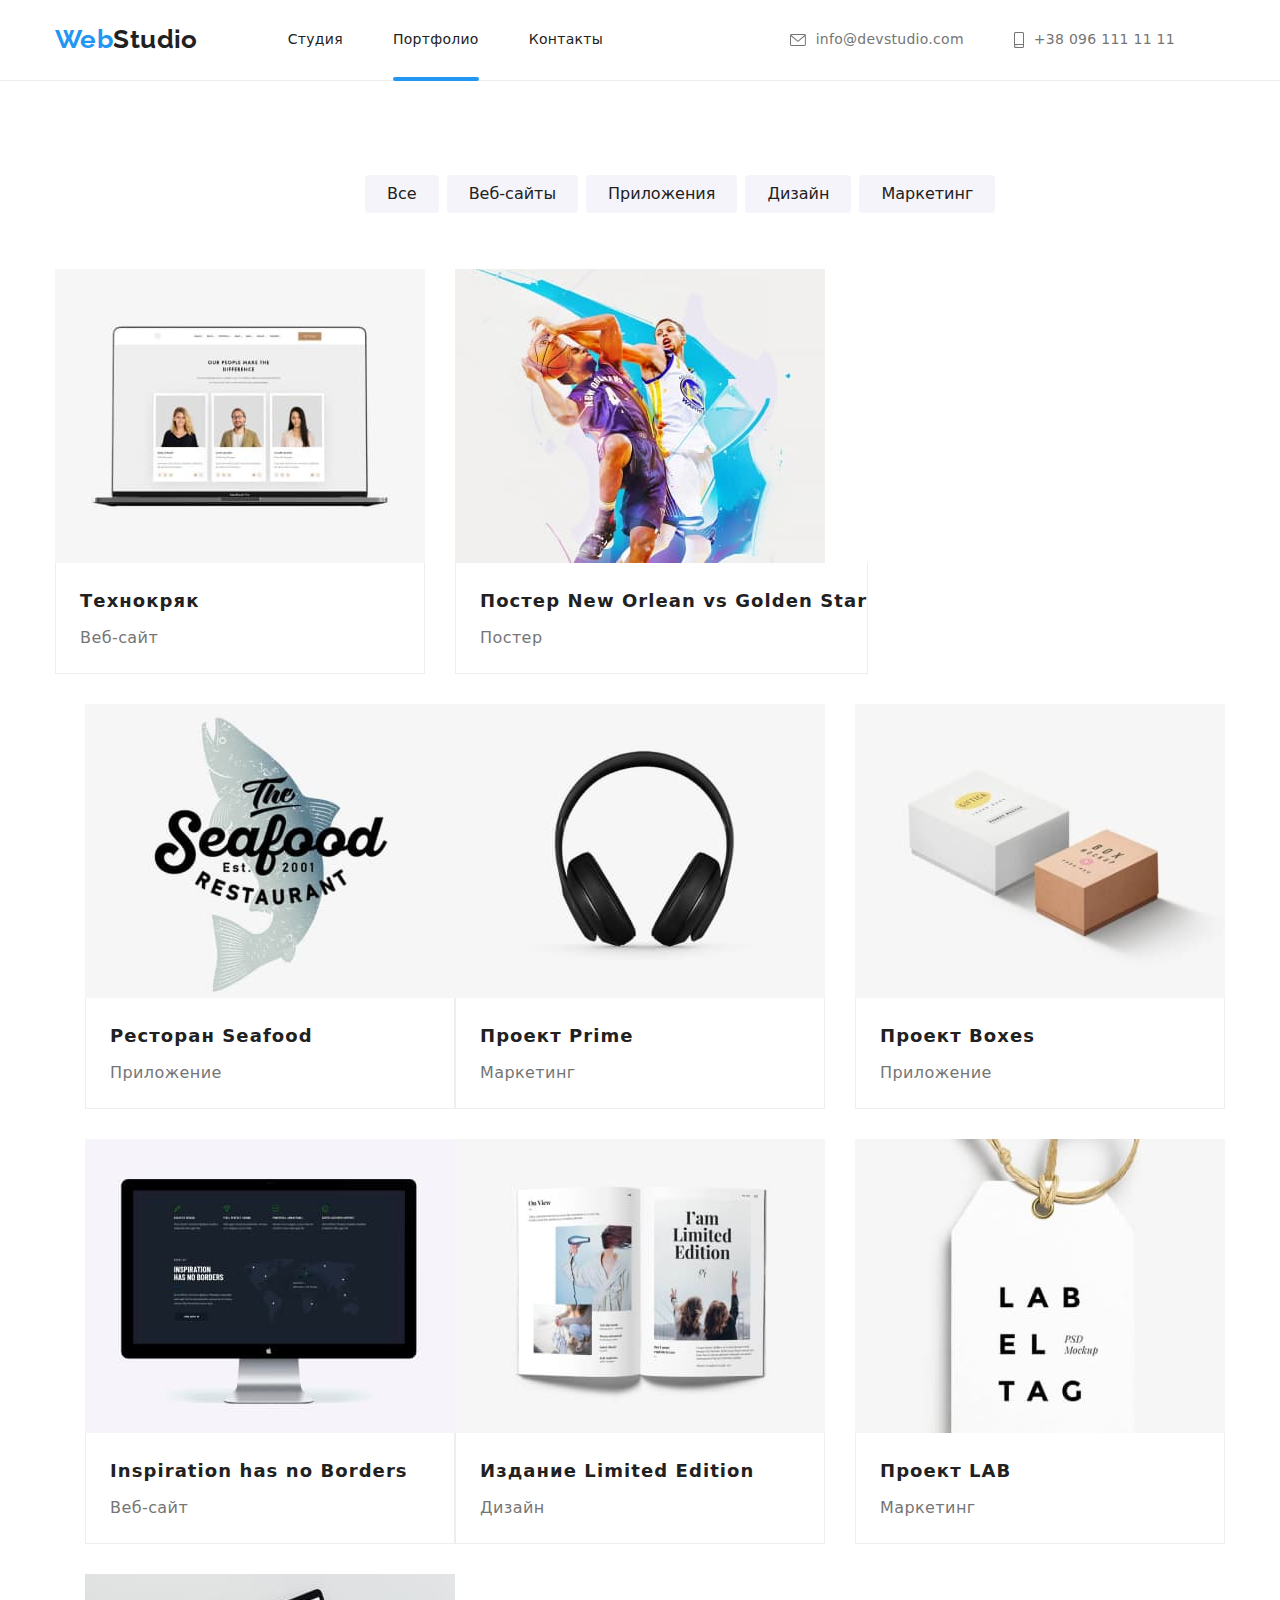
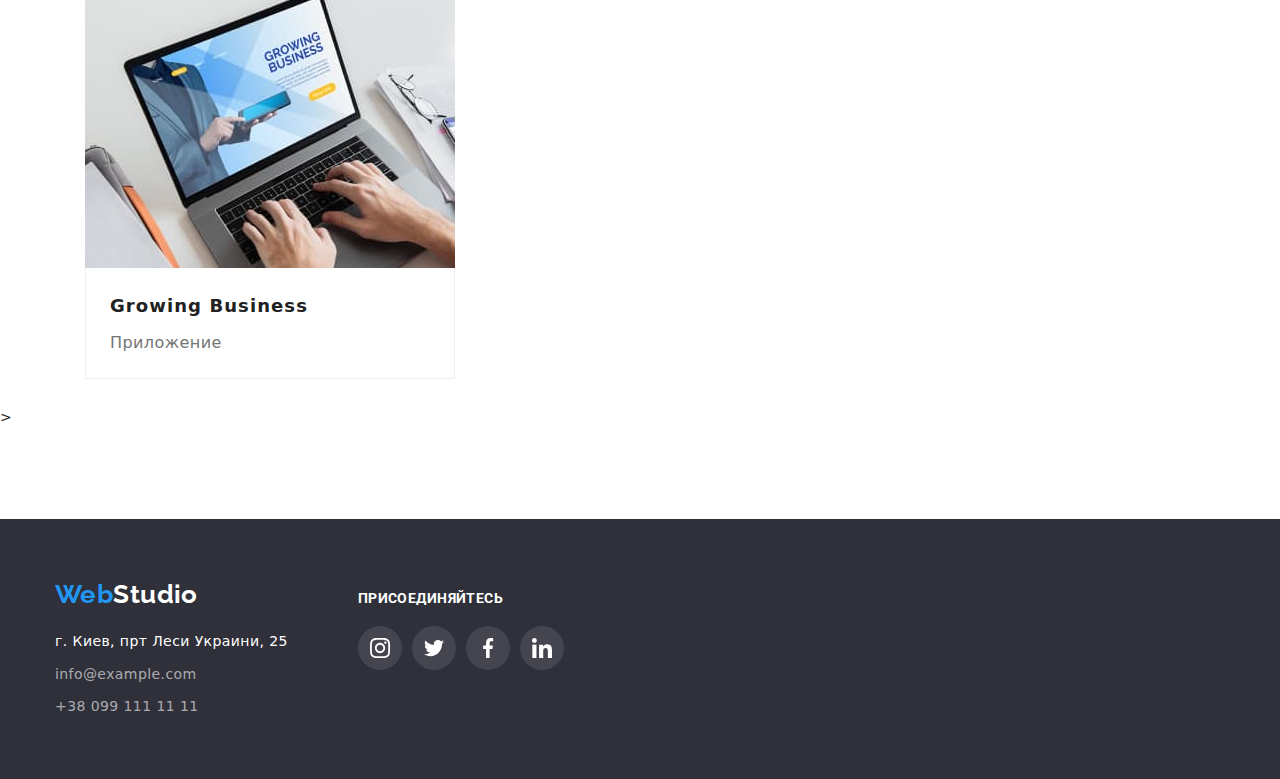
==== portfolio.html @ ae75a485 "1" ====
<!DOCTYPE html>
<html lang="ru">
<head>
    <meta charset="UTF-8">
    <meta http-equiv="X-UA-Compatible" content="IE=edge">
    <meta name="viewport" content="width=device-width, initial-scale=1.0">
    <link rel="preconnect" href="https://fonts.gstatic.com" crossorigin>
    <link href="https://fonts.googleapis.com/css2?family=Oleo+Script+Swash+Caps&family=Raleway:wght@700&family=Roboto:wght@400;500;700&display=swap" rel="stylesheet">     
    <link rel="stylesheet" type="text/css" href="./css/styles.css">
    <link rel="stylesheet" type="text/css" href="./css/modern-normalize.css">
    <title>Portfolio</title>
</head>
<body>
  <header>
    <div class="container container-nav">
    <nav class="nav"> 
      <a href="index.html" class="logo"><span>Web</span>Studio</a>
      <ul class="nav-ul">
        <li>
          <a href="index.html" class="menu">Студия</a>
        </li>
        <li>
          <a href="portfolio.html" class="menu current">Портфолио </a>
        </li>
        <li>
          <a href="" class="menu">Контакты</a>
        </li>
      </ul>
    </nav>
    <ul class="contacts">
     
      <li>
        <a href="mailto:info@devstudio.com" class="contacts-link">
          <svg class="contacts-pic" width="16px" height="12px">
            <use href="./images/symbol-defs.svg#icon-envelope"></use>
          </svg>
          info@devstudio.com
        </a>
        </li>
        <li>
          <a href="tel:+380961111111" class="contacts-link">
            <svg class="contacts-pic" width="10px" height="16px">
            <use href="./images/symbol-defs.svg#icon-smartphone"></use>
            </svg>
            +38 096 111 11 11
          </a>
        </li>
    </ul>
  </div>
  </header>
    <main>
        <section class="section">
          <div class="container">
          <h1 class="visually-hidden" aria-hidden="true" tabindex="-1">Наши проекты</h1>
            <ul class="filter">
                <li><button type="button" class="filter-button">Все</button></li>
                <li><button type="button" class="filter-button">Веб-сайты</button></li>
                <li><button type="button" class="filter-button">Приложения</button></li>
                <li><button type="button" class="filter-button">Дизайн</button></li>
                <li><button type="button" class="filter-button">Маркетинг</button></li>
            </ul>
             <ul class="example-list">
                <li class="example">
                  <a class="example-link" href="">
                    <div class="work-foto-wrap">
                      <img src="images/techkrack.jpg" class="work-foto" alt="Технокряк" width="370"/>
                      <p class="foto-text">Технокряк это современная площадка распространения коронавируса. Компании используют эту платформу для цифрового шпионажа и атак на защищённые сервера конкурентов.</p>
                    </div>
                    <div class="work-capture">
                    <h2 class="works-title">Технокряк</h2>
                    <p class="works-type">Веб-сайт</p>
                  </div>
                  </a>
                </li>
                <li class="example">
                  <a class="example-link" href="">
                    <img src="images/poster.jpg" class="work-foto" alt="Постер New Orlean vs Golden Star" width="370">
                    <div class="work-capture">
                    <h2 class="works-title">Постер New Orlean vs Golden Star</h2>
                    <p class="works-type">Постер</p>
                    </div>
                  </a>
                </li>
                <li class="example">
                  <a class="example-link" href="">
                    <img src="images/restoran.jpg" class="work-foto" alt="Ресторан Seafood" width="370">
                    <div class="work-capture">
                    <h2 class="works-title">Ресторан Seafood</h2>
                    <p class="works-type">Приложение</p>
                    </div>
                  </a>
                </li>
                <li class="example">
                  <a class="example-link" href="">
                    <img src="images/prime.jpg" class="work-foto" alt="Проект Prime" width="370">
                    <div class="work-capture">
                    <h2 class="works-title">Проект Prime</h2>
                    <p class="works-type">Маркетинг</p>
                    </div>
                  </a>
                </li>
                <li class="example">
                  <a class="example-link" href="">
                    <img src="images/boxes.jpg" class="work-foto" alt="Проект Boxes" width="370">
                    <div class="work-capture"> 
                    <h2 class="works-title">Проект Boxes</h2>
                    <p class="works-type">Приложение</p>
                    </div>
                  </a>
                </li>
                <li class="example">
                  <a class="example-link" href="">
                    <img src="images/inspiration.jpg" class="work-foto" alt="Inspiration has no Borders" width="370">
                    <div class="work-capture">
                    <h2 class="works-title">Inspiration has no Borders</h2>
                    <p class="works-type">Веб-сайт</p>
                    </div>
                  </a>
                </li>
                <li class="example">
                  <a class="example-link" href="">
                    <img src="images/lim-edidion.jpg" class="work-foto" alt="Издание Limited Edition" width="370">
                    <div class="work-capture">
                    <h2 class="works-title">Издание Limited Edition</h2>
                    <p class="works-type">Дизайн</p>
                    </div>
                  </a>
                </li>
                <li class="example">
                  <a  class="example-link" href="">
                    <img src="images/lab.jpg" class="work-foto" alt="Проект LAB" width="370">
                    <div class="work-capture">
                    <h2 class="works-title">Проект LAB</h2>
                    <p class="works-type">Маркетинг</p>
                    </div>
                  </a>
                </li>
                <li class="example">
                  <a class="example-link" href="">
                    <img src="images/growing_business.jpg" class="work-foto" alt="Growing Business" width="370">
                    <div class="work-capture">
                    <h2 class="works-title">Growing Business</h2>
                    <p class="works-type">Приложение</p>
                    </div>
                  </a>
                </li>
            </ul>
            </div>>
        </section>
    </main>

    <footer class="footer">
      <div class="container container-footer">
        <div>
          <a href="index.html" class="footer-logo"><span>Web</span>Studio</a>
        <address>
          <ul class="footer-contacts-list">
            <li >
               <a class="adres" href="https://goo.gl/maps/Wr4ZdYeeZxtzAYWL7" target="_blank"
                >г. Киев, прт Леси Украини, 25</a
              >
            </li>
            <li>
              <a class="footer-contacts" href="mailto:info@example.com">info@example.com</a>
            </li>
            <li>
              <a class="footer-contacts" href="tel:+380991111111">+38 099 111 11 11</a>
            </li>
          </ul>
        </address>
      </div>
      <div class="socials-part">
        <h3 class="footer-join">ПРИСОЕДИНЯЙТЕСЬ</h3>
        <ul class="footer-socials">
          <li class="footer-socials-li">
          <a href="" class="footer-socials-button">
            <svg  class="footer-socials-pic" width="20px" height="20px">
              <use href="./images/symbol-defs.svg#icon-instagram-1"></use>
            </svg>
          </a>
        </li>
        <li class="footer-socials-li">
          <a href="" class="footer-socials-button">
            <svg class="socials-pic" width="20px" height="20px">
              <use href="./images/symbol-defs.svg#icon-twitter-1"></use>
            </svg>
          </a>
        </li>
          <li class="footer-socials-li">
            <a href="" class="footer-socials-button">
              <svg class="footer-socials-pic" width="20px" height="20px">
                <use href="./images/symbol-defs.svg#icon-facebook-1"></use>
              </svg>
            </a>
          </li>
          <li class="footer-socials-li">
            <a href="" class="footer-socials-button">
              <svg class="footer-socials-pic" width="20px" height="20px">
                <use href="./images/symbol-defs.svg#icon-linkedin-1"></use>
              </svg>
            </a>
          </li>
        </ul>
      </div>
      </div>
  
    </footer>
</body>
</html>
---- css/styles.css ----
:root{
--text-color:#000000;
--nav-hover:#2196F3;
--contacts-link-color:#757575;
--footer-color:#ffffff;
--bg-color:#FFFFFF;
--font-color:#212121;
--hero-font-color:#FFFFFF;
--command-position-font-color:#757575;
--footer-bgcolor:#2F303A;
--button-fontcolor:#FFFFFF;
--works-type-color:#757575;
--hero-bgcolor:#2F303A;
--article-color:#757575;
} 
body{
    font-family: Roboto, sans-serif;
    color:var(--font-color);
    font-size: 14px;
    letter-spacing: 0.03em;
    background-color: var(--bg-color);
}
.visually-hidden {
    position: absolute;
    white-space: nowrap;
    width: 1px;
    height: 1px;
    overflow: hidden;
    border: 0;
    padding: 0;
    clip: rect(0 0 0 0);
    clip-path: inset(50%);
    margin: -1px;
  }
 p,h1,h2,h3,h4,h5,h6{
     margin:0px
 } 
 ul{
     margin:0px;
     padding: 0;
     list-style: none;
 }
 button{
     cursor: pointer;
 }
  header{
     /* height: 80px;
      /*padding-top: 24px;
      padding-bottom: 25px;*/
      border-bottom: 1px solid #ECECEC;
  }
  .container{
    width:1200px;
    padding-left: 15px;
    padding-right: 15px;
    margin: 0 auto;
 }
 .section{
     padding-top: 94px;
     padding-bottom: 94px;
 }
  .container-nav{
    display: flex;
   
  }

/*---------------------  Секция навигации-------------        */
.nav{
    display:flex;
    align-items: center;
} 
.logo{
    font-family: Raleway;
    font-size: 26px;
    font-style: normal;
    font-weight: 700;
    line-height: calc(31 / 26);
    text-decoration: none;
    color: var(--font-color);
    padding-top: 24px;
    padding-bottom: 25px;
}
.logo > span{
    color: var(--nav-hover);
}

.nav-ul{
    list-style: none;
    margin-left: 40px;
    display: flex;
    align-items: center; 
}

.menu{
    text-decoration: none;
    font-style: normal;
    font-size: 14px;
    font-weight: 500;
    line-height: 1.14;
    letter-spacing: 0.02em;
    color: var(--menu-color);
    margin-left: 50px;
    padding-top: 32px;
    padding-bottom: 32px;
    display: block;
    position: relative;
    transition: color 250ms linear;
}
.current::after{
    content:'';
    width: 100%;
    height: 4px;
    border-radius: 2px;
    background: #2196F3;
    position: absolute;
    left: 0;
    bottom: -1px;
}

.adres:hover,
.adres:focus,
.footer-contacts:hover,
.footer-contacts:focus,
.contacts-link:hover,
.contacts-link:focus,
.menu:hover,
.menu:focus,
.contacts-pic:hover, 
.contacts-pic:focus{
    color:var(--nav-hover);
    fill: var(--nav-hover);
    
}
.contacts-link:hover> .contacts-pic, 
.contacts-link:focus> .contacts-pic{
 fill:var(--nav-hover);
}
.contacts{
    list-style: none;
    display: flex;
    margin-left: auto;
    align-items: center; 
    
}
.contacts-pic{
    margin-right: 10px;
    fill: var(--contacts-link-color);
    align-items: center;
    transition: fill 250ms linear;
}

.contacts-link{
    text-decoration: none;
    font-size: 14px;
    font-style: normal;
    font-weight: 500;
    line-height: 1.14;
    letter-spacing: 0.02em;
    text-align: left;
    color: var(--contacts-link-color);
    margin-right: 50px;
    display: flex;
    align-items: center;
    transition: color 250ms linear;
}


/*----------------------  Секция герой   -------   */
.hero{
    text-align: center;
    padding-top: 200px;
    padding-bottom: 200px;
    max-width: 1600px;
    height: 600px;
    margin: 0 auto;
    background-repeat: no-repeat;
    background-size: cover;
    /* padding-left: 452px; */
    /* padding-right: 452px; */
    
    background-image: linear-gradient(   
        rgba(47, 48, 58, 0.4),
        rgba(47, 48, 58, 0.4)
    ), url(../images/hero-bg.jpg);
    
}
.container-hero{
   /* ???????????????*/
   /*background: var(--hero-bgcolor);*/
max-width: 696px;  
   padding-left: auto;
   padding-right: auto;
}
.hero-title{
    font-family: Roboto;
    font-style: normal;
    font-weight: 900;
    font-size: 44px;
    line-height: 1.36;
    text-align: center;

    letter-spacing: 0.06em;
    text-transform: uppercase;
    color: var(--hero-font-color);
     width: 696px; 
    /*margin-left: 237px; 
    margin-right: 237px;    */   
}    
    .hero-button{
    cursor: pointer;
    border: none;
    width: 200px;
    height: 50px;
    /* left: 700px; */
    top: 430px;
    background: var(--nav-hover);
    box-shadow: 0px 4px 4px rgba(0, 0, 0, 0.15);
    border-radius: 4px;
    font-family: inherit;
    font-size: 16px;
    font-style: normal;
    font-weight: 700;
    line-height: 1.87;
    letter-spacing: 0.06em;
    text-align: center;
    color: var(--hero-font-color);
    margin-top: 30px;
 
    }

/*-------------------------  Секция статей   -------------------*/
.articles-container{
    display: flex;
   justify-content: center;
}
.articles-container-pic{
    max-width: 270px;
    min-height: 120px;
    background: #F5F4FA;
    border-radius: 4px;
    display:flex;
    justify-content: center; 
    align-items: center;
    margin-bottom: 30px;
}
.articles{
    display: flex;
}
.articles li{
    max-width: 270px;
}
.articles li:not(:last-child){
    margin-right: 30px;
}
.articles-title{
    font-weight: bold;
    line-height: 1.14;
    text-transform: uppercase;
    
    margin-bottom: 10px;
}
.article{
    width: 270px;
    height: 75px;
    left: 515px;
    top: 800px;
    font-weight: normal;
    line-height: 1.71;
    color: var(--article-color);
}

/*===============================   Чем мы занимаемся    =============*/
.activity{
    padding-bottom: 94px;
}

.container-activity{
   align-items: center;
}
.activity-pic{
    display: block;
    max-width: 100%;
    height: auto;

} 
.activity-images{ 
    display: flex;
}
.activity-images li:not(:last-child){
    margin-right: 30px;
}
.activity-images li{
    position: relative;
}

.activity-caption{
    font-family: Roboto;
    font-style: normal;
    font-weight: bold;
    font-size: 14px;
    line-height: 16px;
    text-align: center;
    letter-spacing: 0.03em;
    text-transform: uppercase;
    color: #f06868;
    padding: 27px 82px;
    
}
.act-capt-container{
    position: absolute;
    bottom: 0px;
    width: 100%;
    background: rgba(47, 48, 58, 0.8);
}

/*===============    наша комманда     ===================*/
.command{
   background: #F5F4FA;
}
.activity-title,
.command-title,
.clients-title{
    font-size: 36px;
    font-style: normal;
    font-weight: 700;
    line-height: calc(42 / 36);
    text-align: center;
    margin-bottom: 50px;
 }
 .command-list{
     display: flex;
   
 }
 .command-li{
     
background: #FFFFFF;
    box-shadow: 
    0px 1px 3px rgba(0, 0, 0, 0.12), 
    0px 1px 1px rgba(0, 0, 0, 0.14),
    0px 2px 1px rgba(0, 0, 0, 0.2);
    border-radius: 0px 0px 4px 4px;
    
    
 }
 .command-list li:not(:last-child){
    margin-right: 30px;
 }
 .command-foto{
    display: block;
    max-width: 100%;
    height: auto;
 }
 .figure-caption{
    padding-top: 30px;
 }

.command-name{
    font-size: 16px;
    font-weight: 500;
    line-height: 1.18;
    text-align: center;

    margin-bottom: 10px;
 }
.command-position{
    font-size: 16px;
    font-weight: 400;
    line-height: 1.18;
    letter-spacing: 0.03em;
    text-align: center;
    color: var(--command-position-font-color);
    margin-bottom: 16px;
}
.socials{
    display: flex;
    /*justify-content: center;*/
    margin-left:32px;
    margin-right: 32px;
    margin-bottom: 30px;
    box-shadow: initial;
}
.socials-li{
    display: flex;
    margin-right:0px;
    box-shadow: none;
}
.socials li:not(:last-child){
    margin-right: 10px;
}
.socials-button{
    fill: #AFB1B8; 
    border-radius: 50%;
    max-width: 44px;
    max-height: 44px;
    padding: 12px;
    box-shadow: none;
    transition: fill 250ms linear;
    transition: background-color 250ms linear;
}
.socials-button:hover,
.socials-button:focus,
.footer-socials-button:hover,
.footer-socials-button:focus{
    fill: #FFFFFF;
    background-color: #2196F3;
}

/*===============    Постоянные клиенты    =================================*/
.clients{
    padding-bottom: 94px;
    padding-top: 94px;
 
}
.clients-list{
    display: flex;
    
}
.clients-list li{/*:not(:last-child){*/
    margin-left: 30px;
    

}
.client-pic{
    margin: 16px 32px;
    fill: #AFB1B8;
    border: 1px solid #AFB1B8;
    box-sizing: border-box;
    border-radius: 4px;
    transition: fill 250ms linear;
}
.client-pic:hover,
.client-pic:focus{
    fill:  #2196F3;   
    border: 1px solid #2196F3;
    box-sizing: border-box;
    border-radius: 4px;
}
/* .client-link:hover, */
/* .client-link:focus{ */
 /* fill:  #2196F3; */
/* } */

/* --------------------------  footer  ----------------------------*/
.footer{
    background: var(--footer-bgcolor);
    padding-top: 60px;
    padding-bottom: 60px;
}
.container-footer{
    padding-left: auto;
    padding-left: auto;
    display:flex;
    align-items: baseline;
    
}
.footer-logo{
    font-family: Raleway;
    font-size: 26px;
    font-style: normal;
    font-weight: 700;
    line-height: 1.19;
    text-decoration: none;
    color: var(--footer-color);
    margin-bottom: 20px;
    /*padding-top: 60px;*/
    display: block;
}
.footer-logo  span{
    color: var(--nav-hover);
}
/* .footer-contacts-list{} */

.footer-contacts-list li:not(:last-child){
    margin-bottom: 9px;
}


.adres{
    text-decoration: none;
    font-style: normal;
    font-weight: 400;
    line-height: 1.71;
    letter-spacing: 0.03em;
    text-align: left;
    color: var(--footer-color);
    transition: color 250ms linear;
}
.footer-contacts{
    text-decoration: none;
    font-style: normal;
    font-weight: normal;
    line-height: 1.71;
    color: rgba(255, 255, 255, 0.6);
    transition: color 250ms linear;
}
.socials-part{
margin-left: 70px;

}
.footer-join{
 font-family: Roboto;
font-style: normal;
font-weight: bold;
font-size: 14px;
line-height: 16px;
letter-spacing: 0.03em;
text-transform: uppercase;
color: #FFFFFF;
margin-bottom: 20px;
}
/*===============================*/
.footer-socials{
    display: flex;
   
   
}
.footer-socials-li{
    display: flex;
    margin-right:0px;
}
.footer-socials li:not(:last-child){
    margin-right: 10px;}
.footer-socials-button{
    fill: #FFFFFF; 
    border-radius: 50%;
    max-width: 44px;
    max-height: 44px;
    padding: 12px;
    background: rgba(255, 255, 255, 0.1);
    transition: background-color 250ms linear;
}

/* ============== модальное окно ============================================== */
.backdrop{
    position: fixed;
    width: 100vw;
    height: 100vw;
    /* left: 0px; */
    top: 0px;
    background: rgba(0, 0, 0, 0.2);
    transition: opacity 250ms, visibility 250ms;
    /* display: flex; */
    /* justify-content: center; */
    /* align-items: center; */
}
.backdrop.is-hidden .modal{
     transform: scale(0.5);
}

.modal{
    position: absolute;
    width: 528px;
    min-height: 581px;
    /* left: 536px; */
    /* top: 221px; */
    background: #FFFFFF;
    box-shadow: 0px 1px 3px rgba(0, 0, 0, 0.12), 0px 1px 1px rgba(0, 0, 0, 0.14), 0px 2px 1px rgba(0, 0, 0, 0.2);
    border-radius: 4px;
    top: 50%;
    left: 50%;
    transform: translate(-50%, -100%) scale(1);
    transition: transform 250ms;
    
}
.modal-close{
    position: absolute;
    width: 30px;
    height: 30px;
    right: 8px;
    top: 8px;
    background: #FFFFFF;
    border: 1px solid rgba(0, 0, 0, 0.1);
    box-sizing: border-box;
    display: flex;
    justify-content: center;
    align-items: center;
}
.is-hidden{
    opacity: 0;
    pointer-events: none;
    visibility: hidden;
}
/* ===========================  portfolio  ==========================*/

.filter{
    list-style: none;
    display: flex;
    padding-left: 302px;   
    margin-bottom: 56px;
}
.filter-button{
    cursor: pointer;
    border: none;
    border-radius: 4px;
    background-color: inherit;
    font-family: inherit;
    font-style: normal;
    font-weight: 500;
    font-size: 16px;
    line-height: 1.62;
    text-align: center;
    color: inherit;
    padding: 6px 22px;
    margin-left: 8px;
    background-color: #F5F4FA;
    border-radius: 4px;
    transition: background-color 250ms linear;
    transition: color 250ms linear;
}
.filter-button:hover,
.filter-button:focus{
    background-color: var(--nav-hover);
    color:var(--button-fontcolor);
    box-shadow: 
        0px 3px 1px rgba(0, 0, 0, 0.1), 
        0px 1px 2px rgba(0, 0, 0, 0.08), 
        0px 2px 2px rgba(0, 0, 0, 0.12);

}

/*======================   примеры работ  ============= */
.work-foto{
    display:block;
}
.example-list{
    display: flex ;
    flex-wrap: wrap;
}
.example:not(:nth-child(3n+1)){
    margin-left: 30px;
}
.example-link{
    display: block;
    box-sizing: border-box;
    text-decoration: none;
    transition: box-shadow 250ms linear;
 }
 
.example-link:hover,
.example-link:focus {
    box-shadow: 
      0px 1px 1px rgba(0, 0, 0, 0.12),
      0px 4px 4px rgba(0, 0, 0, 0.06), 
      1px 4px 6px rgba(0, 0, 0, 0.16);   
} 

.example{
    /*margin-left: 30px;*/
    margin-bottom: 30px;
    background: #FFFFFF;
    box-sizing: border-box;
}
.work-capture{
    padding-top: 20px;
    padding-left: 24px;
    padding-bottom: 20px;
    border-left: 1px solid #EEEEEE;
    border-right: 1px solid #EEEEEE;
    border-bottom: 1px solid #EEEEEE;
}
.works-title{
    font-weight: bold;
    font-size: 18px;
    line-height: 2;
    letter-spacing: 0.06em;
    color:var(--font-color);
    margin-bottom: 4px;
}
.works-type{
    font-size: 14px;
    font-weight: normal;
    font-size: 16px;
    line-height: 1.87;
    color: var(--works-type-color);
}
.work-foto-wrap{
    position: relative;
    overflow: hidden;
}
.example:hover .foto-text {
    transform: translateY(0%); 
   
    
}
.foto-text{
    font-family: Roboto;
    font-style: normal;
    font-weight: normal;
    font-size: 18px;
    line-height: 28px;
    /* or 156% */
    letter-spacing: 0.03em;
    color: #FFFFFF;
        
    position: absolute;
    width: 100%;
    height: 100%;
    left: 0px;
    top: 0px;
    border: 1px solid #EEEEEE;
    background: rgba(33, 150, 243, 0.9);
    padding: 63px 24px;
    transform: translateY(100%);
    transition: transform 250ms linear;
}
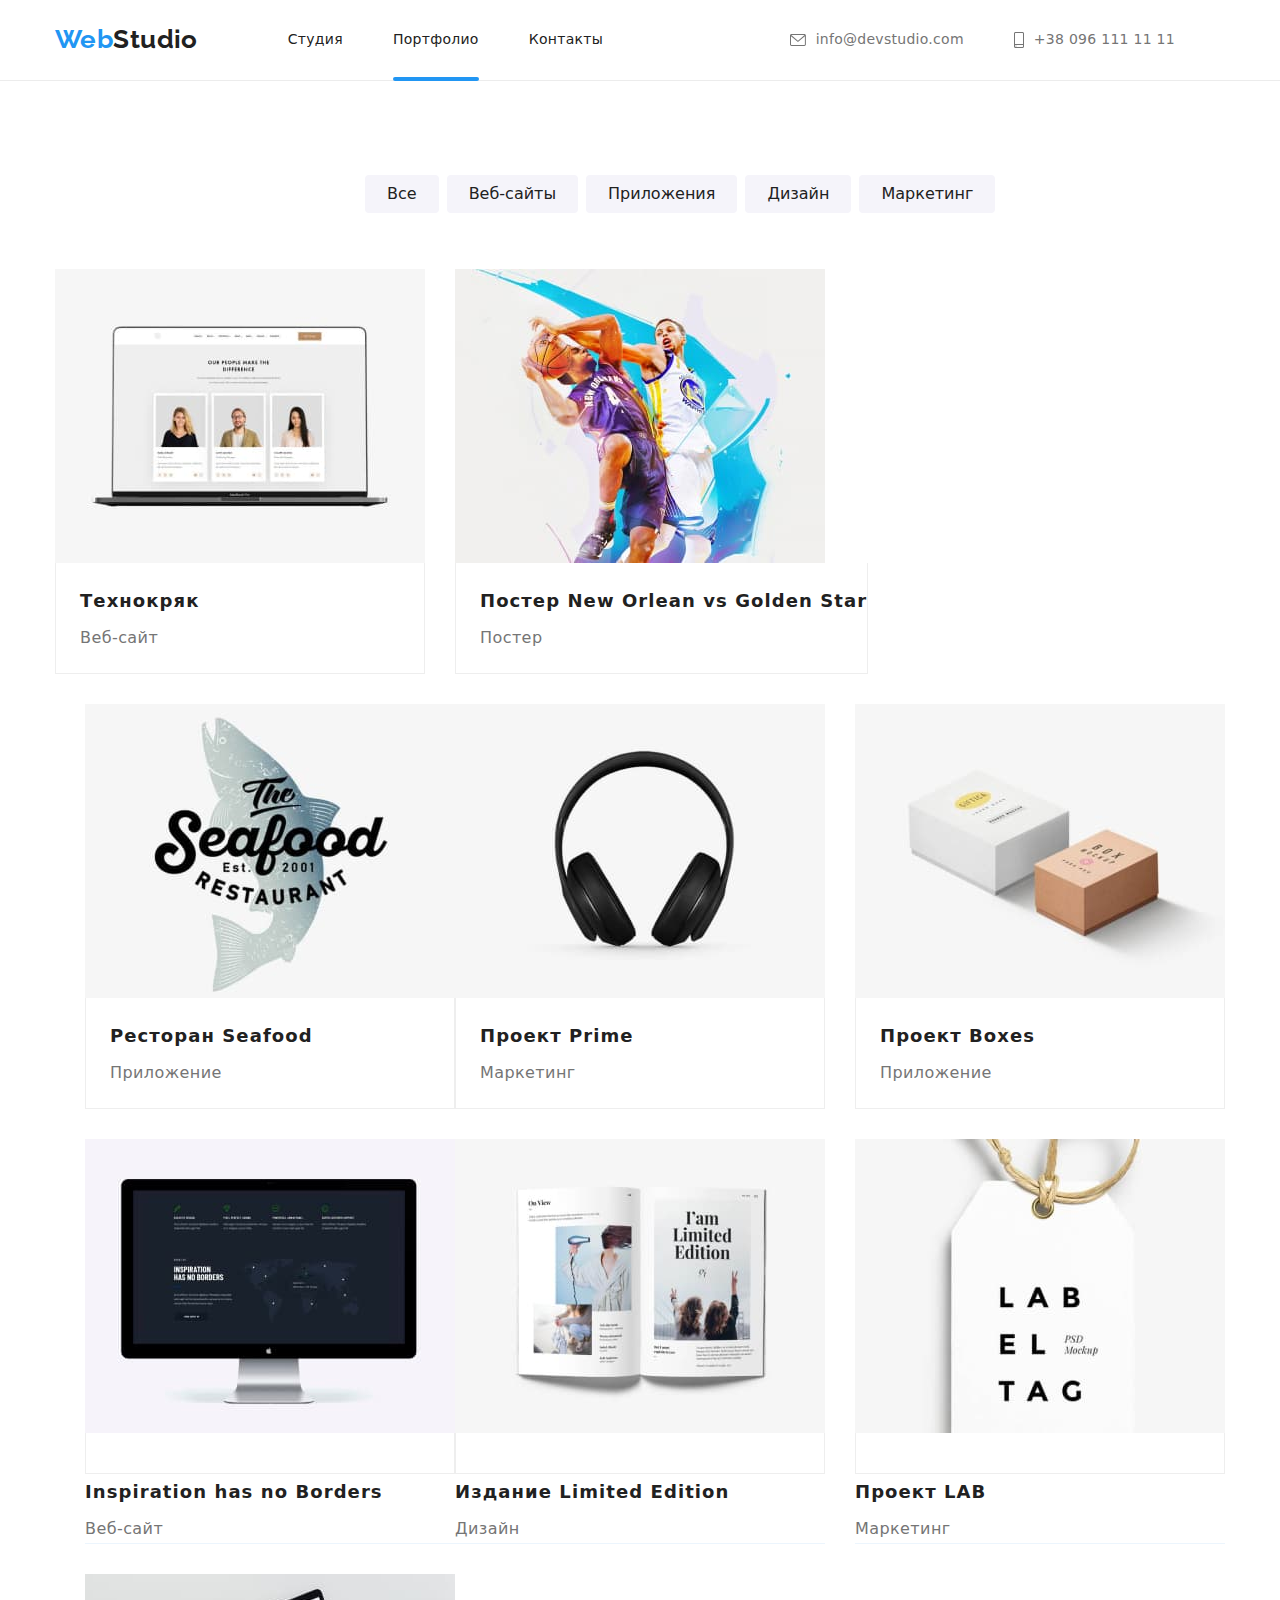
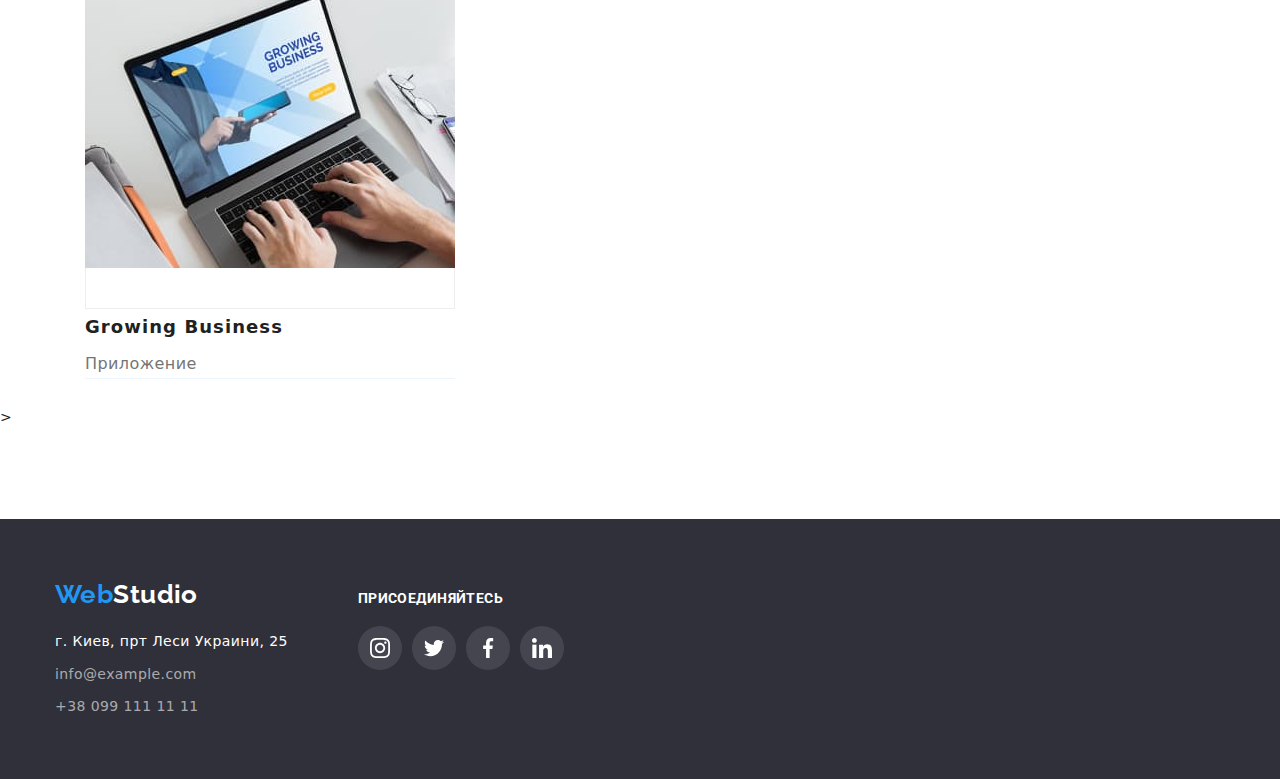
==== commit d768c2de: "1" ====
--- a/portfolio.html
+++ b/portfolio.html
@@ -74,7 +74,10 @@
                 </li>
                 <li class="example">
                   <a class="example-link" href="">
+                    <div class="work-foto-wrap">
                     <img src="images/poster.jpg" class="work-foto" alt="Постер New Orlean vs Golden Star" width="370">
+                      <p class="foto-text">Lorem ipsum dolor sit amet consectetur adipisicing elit. Corrupti, inventore veniam. Vitae recusandae ullam odit eveniet soluta vero quas cupiditate.</p>
+                    </div>
                     <div class="work-capture">
                     <h2 class="works-title">Постер New Orlean vs Golden Star</h2>
                     <p class="works-type">Постер</p>
@@ -83,7 +86,10 @@
                 </li>
                 <li class="example">
                   <a class="example-link" href="">
+                    <div class="work-foto-wrap">
                     <img src="images/restoran.jpg" class="work-foto" alt="Ресторан Seafood" width="370">
+                    <p class="foto-text">Lorem ipsum dolor sit amet consectetur adipisicing elit. Corrupti, inventore veniam. Vitae recusandae ullam odit eveniet soluta vero quas cupiditate.</p>  
+                    </div>
                     <div class="work-capture">
                     <h2 class="works-title">Ресторан Seafood</h2>
                     <p class="works-type">Приложение</p>
@@ -92,7 +98,10 @@
                 </li>
                 <li class="example">
                   <a class="example-link" href="">
+                    <div class="work-foto-wrap">
                     <img src="images/prime.jpg" class="work-foto" alt="Проект Prime" width="370">
+                    <p class="foto-text">Lorem ipsum dolor sit amet consectetur adipisicing elit. Corrupti, inventore veniam. Vitae recusandae ullam odit eveniet soluta vero quas cupiditate.</p>  
+                    </div>
                     <div class="work-capture">
                     <h2 class="works-title">Проект Prime</h2>
                     <p class="works-type">Маркетинг</p>
@@ -101,7 +110,10 @@
                 </li>
                 <li class="example">
                   <a class="example-link" href="">
+                    <div class="work-foto-wrap">
                     <img src="images/boxes.jpg" class="work-foto" alt="Проект Boxes" width="370">
+                    <p class="foto-text">Lorem ipsum dolor sit amet consectetur adipisicing elit. Corrupti, inventore veniam. Vitae recusandae ullam odit eveniet soluta vero quas cupiditate.</p>  
+                    </div>
                     <div class="work-capture"> 
                     <h2 class="works-title">Проект Boxes</h2>
                     <p class="works-type">Приложение</p>
@@ -110,8 +122,11 @@
                 </li>
                 <li class="example">
                   <a class="example-link" href="">
+                    <div class="work-foto-wrap">
                     <img src="images/inspiration.jpg" class="work-foto" alt="Inspiration has no Borders" width="370">
                     <div class="work-capture">
+                      <p class="foto-text">Lorem ipsum dolor sit amet consectetur adipisicing elit. Corrupti, inventore veniam. Vitae recusandae ullam odit eveniet soluta vero quas cupiditate.</p>  
+                      </div>
                     <h2 class="works-title">Inspiration has no Borders</h2>
                     <p class="works-type">Веб-сайт</p>
                     </div>
@@ -119,8 +134,11 @@
                 </li>
                 <li class="example">
                   <a class="example-link" href="">
+                    <div class="work-foto-wrap">
                     <img src="images/lim-edidion.jpg" class="work-foto" alt="Издание Limited Edition" width="370">
                     <div class="work-capture">
+                      <p class="foto-text">Lorem ipsum dolor sit amet consectetur adipisicing elit. Corrupti, inventore veniam. Vitae recusandae ullam odit eveniet soluta vero quas cupiditate.</p>  
+                      </div>
                     <h2 class="works-title">Издание Limited Edition</h2>
                     <p class="works-type">Дизайн</p>
                     </div>
@@ -128,8 +146,11 @@
                 </li>
                 <li class="example">
                   <a  class="example-link" href="">
+                    <div class="work-foto-wrap">
                     <img src="images/lab.jpg" class="work-foto" alt="Проект LAB" width="370">
                     <div class="work-capture">
+                      <p class="foto-text">Lorem ipsum dolor sit amet consectetur adipisicing elit. Corrupti, inventore veniam. Vitae recusandae ullam odit eveniet soluta vero quas cupiditate.</p>  
+                      </div>
                     <h2 class="works-title">Проект LAB</h2>
                     <p class="works-type">Маркетинг</p>
                     </div>
@@ -137,8 +158,11 @@
                 </li>
                 <li class="example">
                   <a class="example-link" href="">
+                    <div class="work-foto-wrap">
                     <img src="images/growing_business.jpg" class="work-foto" alt="Growing Business" width="370">
                     <div class="work-capture">
+                      <p class="foto-text">Lorem ipsum dolor sit amet consectetur adipisicing elit. Corrupti, inventore veniam. Vitae recusandae ullam odit eveniet soluta vero quas cupiditate.</p>  
+                      </div>
                     <h2 class="works-title">Growing Business</h2>
                     <p class="works-type">Приложение</p>
                     </div>
--- a/css/styles.css
+++ b/css/styles.css
@@ -303,7 +303,7 @@
     text-align: center;
     letter-spacing: 0.03em;
     text-transform: uppercase;
-    color: #f06868;
+    color: #FFFFFF;
     padding: 27px 82px;
     
 }
@@ -416,16 +416,19 @@
     display: flex;
     
 }
-.clients-list li{/*:not(:last-child){*/
+.clients-list li:not(:first-child){
     margin-left: 30px;
+    width: 170px;
+    height: 92px;
     
 
 }
 .client-pic{
-    margin: 16px 32px;
+    padding: 16px 32px;
+   
     fill: #AFB1B8;
     border: 1px solid #AFB1B8;
-    box-sizing: border-box;
+    /* box-sizing: border-box; */
     border-radius: 4px;
     transition: fill 250ms linear;
 }
@@ -535,8 +538,8 @@
 .backdrop{
     position: fixed;
     width: 100vw;
-    height: 100vw;
-    /* left: 0px; */
+    height: 100vh;
+    left: 0px;
     top: 0px;
     background: rgba(0, 0, 0, 0.2);
     transition: opacity 250ms, visibility 250ms;
@@ -559,7 +562,7 @@
     border-radius: 4px;
     top: 50%;
     left: 50%;
-    transform: translate(-50%, -100%) scale(1);
+    transform: translate(-50%, -50%) scale(1);
     transition: transform 250ms;
     
 }
@@ -571,6 +574,7 @@
     top: 8px;
     background: #FFFFFF;
     border: 1px solid rgba(0, 0, 0, 0.1);
+    border-radius: 50%;
     box-sizing: border-box;
     display: flex;
     justify-content: center;
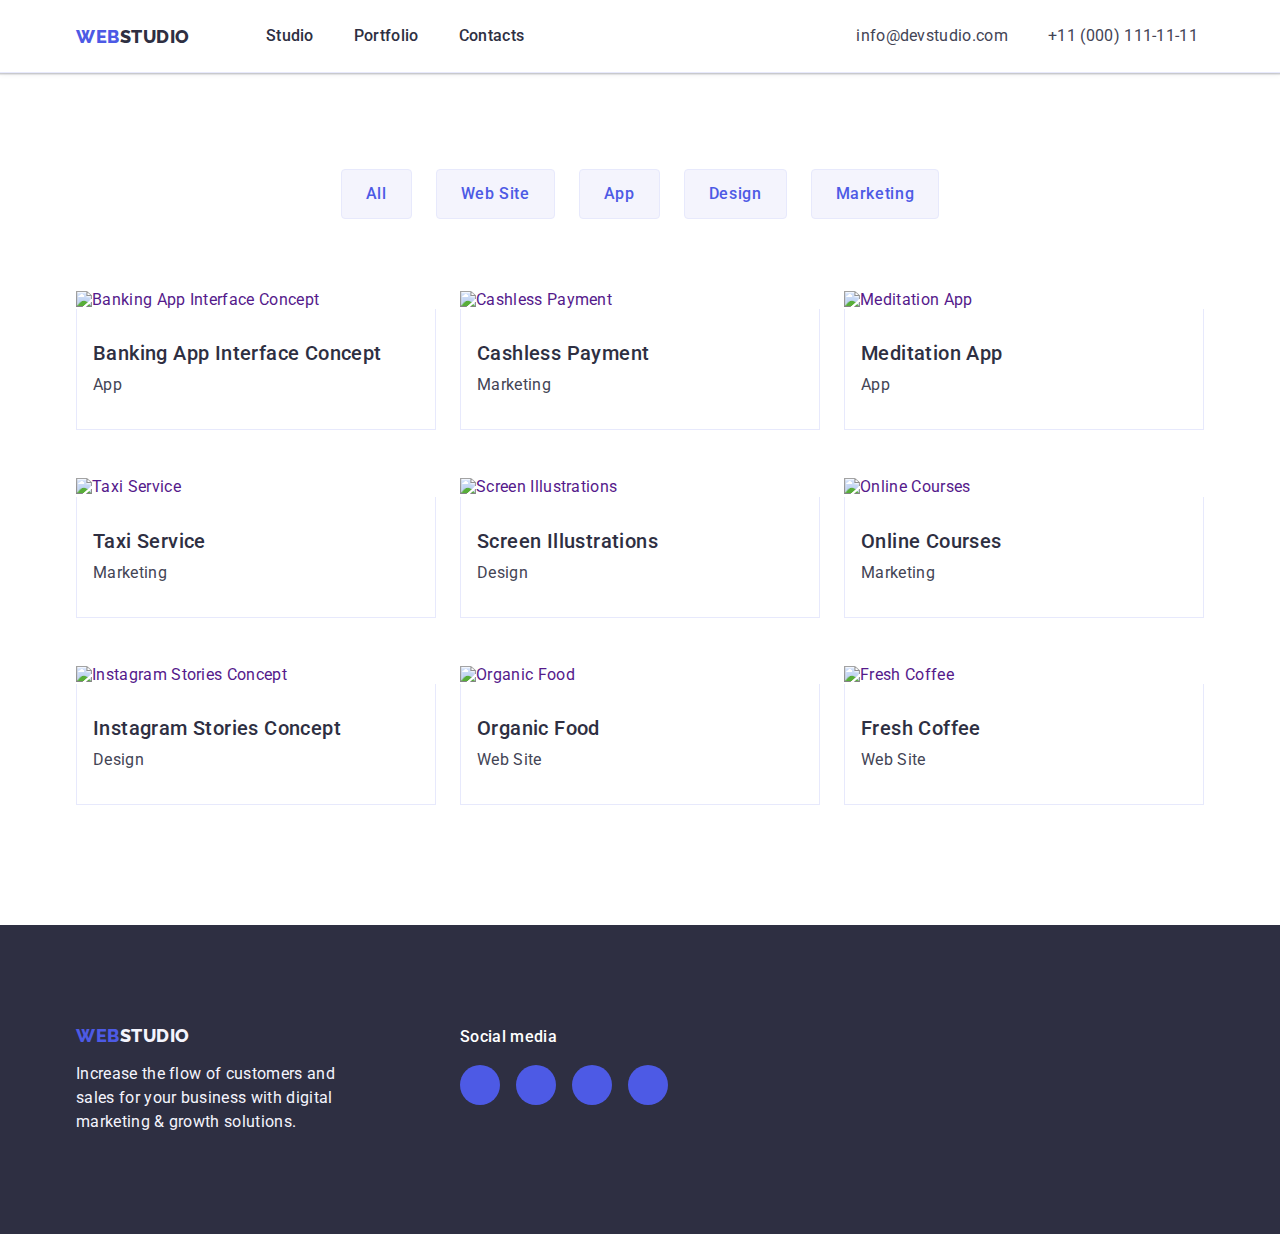
==== commit c997cf11: "Add files via upload" ====
--- a/portfolio.html
+++ b/portfolio.html
@@ -1,233 +1,249 @@
 <!DOCTYPE html>
 <html lang="ru">
 <head>
-    <meta charset="UTF-8">
-    <meta http-equiv="X-UA-Compatible" content="IE=edge">
-    <meta name="viewport" content="width=device-width, initial-scale=1.0">
-    <link rel="preconnect" href="https://fonts.gstatic.com" crossorigin>
-    <link href="https://fonts.googleapis.com/css2?family=Oleo+Script+Swash+Caps&family=Raleway:wght@700&family=Roboto:wght@400;500;700&display=swap" rel="stylesheet">     
-    <link rel="stylesheet" type="text/css" href="./css/styles.css">
-    <link rel="stylesheet" type="text/css" href="./css/modern-normalize.css">
+  <meta charset="UTF-8" />
+  <meta http-equiv="X-UA-Compatible" content="IE=edge" />
+  <meta name="viewport" content="width=device-width, initial-scale=1.0" />
+  <link rel="preconnect" href="https://fonts.gstatic.com" crossorigin>
+  <link href="https://fonts.googleapis.com/css2?family=Raleway:wght@800&family=Roboto:wght@400;500;700&display=swap" rel="stylesheet">
+  <link rel="stylesheet" type="text/css" href="./css/modern-normalize.min.css">
+  <link rel="stylesheet" type="text/css" href="./css/styles.css">
     <title>Portfolio</title>
+    
 </head>
 <body>
-  <header>
+  <header class="header">
     <div class="container container-nav">
     <nav class="nav"> 
       <a href="index.html" class="logo"><span>Web</span>Studio</a>
+      
       <ul class="nav-ul">
         <li>
-          <a href="index.html" class="menu">Студия</a>
-        </li>
-        <li>
-          <a href="portfolio.html" class="menu current">Портфолио </a>
-        </li>
-        <li>
-          <a href="" class="menu">Контакты</a>
+          <a href="index.html" class="menu current">Studio</a>
+        </li>
+        <li>
+          <a href="portfolio.html" class="menu">Portfolio </a>
+        </li>
+        <li>
+          <a href="" class="menu">Contacts</a>
         </li>
       </ul>
     </nav>
+    <address>
     <ul class="contacts">
      
       <li>
         <a href="mailto:info@devstudio.com" class="contacts-link">
-          <svg class="contacts-pic" width="16px" height="12px">
+          <!-- <svg class="contacts-pic" width="16px" height="12px">
             <use href="./images/symbol-defs.svg#icon-envelope"></use>
-          </svg>
+          </svg> -->
           info@devstudio.com
         </a>
         </li>
         <li>
           <a href="tel:+380961111111" class="contacts-link">
-            <svg class="contacts-pic" width="10px" height="16px">
+            <!-- <svg class="contacts-pic" width="10px" height="16px">
             <use href="./images/symbol-defs.svg#icon-smartphone"></use>
-            </svg>
-            +38 096 111 11 11
+            </svg> -->
+            +11 (000) 111-11-11
           </a>
         </li>
     </ul>
+  </address>
   </div>
   </header>
-    <main>
-        <section class="section">
+  
+  
+  <main>
+        <section class="section filter-section">
           <div class="container">
-          <h1 class="visually-hidden" aria-hidden="true" tabindex="-1">Наши проекты</h1>
+            <h1 class="visually-hidden" aria-hidden="true" tabindex="-1">Наши проекты</h1>
             <ul class="filter">
-                <li><button type="button" class="filter-button">Все</button></li>
-                <li><button type="button" class="filter-button">Веб-сайты</button></li>
-                <li><button type="button" class="filter-button">Приложения</button></li>
-                <li><button type="button" class="filter-button">Дизайн</button></li>
-                <li><button type="button" class="filter-button">Маркетинг</button></li>
+                <li class="filter-li"><button type="button" class="filter-button">All</button></li>
+                <li class="filter-li"><button type="button" class="filter-button">Web Site</button></li>
+                <li class="filter-li"><button type="button" class="filter-button">App</button></li>
+                <li class="filter-li"><button type="button" class="filter-button">Design</button></li>
+                <li class="filter-li"><button type="button" class="filter-button">Marketing</button></li>
             </ul>
+
              <ul class="example-list">
                 <li class="example">
                   <a class="example-link" href="">
                     <div class="work-foto-wrap">
-                      <img src="images/techkrack.jpg" class="work-foto" alt="Технокряк" width="370"/>
-                      <p class="foto-text">Технокряк это современная площадка распространения коронавируса. Компании используют эту платформу для цифрового шпионажа и атак на защищённые сервера конкурентов.</p>
-                    </div>
-                    <div class="work-capture">
-                    <h2 class="works-title">Технокряк</h2>
-                    <p class="works-type">Веб-сайт</p>
+                      <img src="images/portpic1.jpg" class="work-foto" alt="Banking App Interface Concept" width="360"/>
+                      <!-- <p class="foto-text">Lorem ipsum dolor sit amet consectetur adipisicing elit. Corrupti, inventore veniam. Vitae recusandae ullam odit eveniet soluta vero quas cupiditate.</p> -->
+                    </div>
+                    <div class="work-capture">
+                    <h2 class="works-title">Banking App Interface Concept</h2>
+                    <p class="works-type">App</p>
                   </div>
                   </a>
                 </li>
                 <li class="example">
                   <a class="example-link" href="">
                     <div class="work-foto-wrap">
-                    <img src="images/poster.jpg" class="work-foto" alt="Постер New Orlean vs Golden Star" width="370">
-                      <p class="foto-text">Lorem ipsum dolor sit amet consectetur adipisicing elit. Corrupti, inventore veniam. Vitae recusandae ullam odit eveniet soluta vero quas cupiditate.</p>
-                    </div>
-                    <div class="work-capture">
-                    <h2 class="works-title">Постер New Orlean vs Golden Star</h2>
-                    <p class="works-type">Постер</p>
-                    </div>
-                  </a>
-                </li>
-                <li class="example">
-                  <a class="example-link" href="">
-                    <div class="work-foto-wrap">
-                    <img src="images/restoran.jpg" class="work-foto" alt="Ресторан Seafood" width="370">
-                    <p class="foto-text">Lorem ipsum dolor sit amet consectetur adipisicing elit. Corrupti, inventore veniam. Vitae recusandae ullam odit eveniet soluta vero quas cupiditate.</p>  
-                    </div>
-                    <div class="work-capture">
-                    <h2 class="works-title">Ресторан Seafood</h2>
-                    <p class="works-type">Приложение</p>
-                    </div>
-                  </a>
-                </li>
-                <li class="example">
-                  <a class="example-link" href="">
-                    <div class="work-foto-wrap">
-                    <img src="images/prime.jpg" class="work-foto" alt="Проект Prime" width="370">
-                    <p class="foto-text">Lorem ipsum dolor sit amet consectetur adipisicing elit. Corrupti, inventore veniam. Vitae recusandae ullam odit eveniet soluta vero quas cupiditate.</p>  
-                    </div>
-                    <div class="work-capture">
-                    <h2 class="works-title">Проект Prime</h2>
-                    <p class="works-type">Маркетинг</p>
-                    </div>
-                  </a>
-                </li>
-                <li class="example">
-                  <a class="example-link" href="">
-                    <div class="work-foto-wrap">
-                    <img src="images/boxes.jpg" class="work-foto" alt="Проект Boxes" width="370">
-                    <p class="foto-text">Lorem ipsum dolor sit amet consectetur adipisicing elit. Corrupti, inventore veniam. Vitae recusandae ullam odit eveniet soluta vero quas cupiditate.</p>  
+                    <img src="images/portpic2.jpg" class="work-foto" alt="Cashless Payment" width="360">
+                      <!-- <p class="foto-text">Lorem ipsum dolor sit amet consectetur adipisicing elit. Corrupti, inventore veniam. Vitae recusandae ullam odit eveniet soluta vero quas cupiditate.</p> -->
+                    </div>
+                    <div class="work-capture">
+                    <h2 class="works-title">Cashless Payment</h2>
+                    <p class="works-type">Marketing</p>
+                    </div>
+                  </a>
+                </li>
+                <li class="example">
+                  <a class="example-link" href="">
+                    <div class="work-foto-wrap">
+                    <img src="images/portpic3.jpg" class="work-foto" alt="Meditation App" width="360">
+                    <!-- <p class="foto-text">Lorem ipsum dolor sit amet consectetur adipisicing elit. Corrupti, inventore veniam. Vitae recusandae ullam odit eveniet soluta vero quas cupiditate.</p>   -->
+                    </div>
+                    <div class="work-capture">
+                    <h2 class="works-title">Meditation App</h2>
+                    <p class="works-type">App</p>
+                    </div>
+                  </a>
+                </li>
+                <li class="example">
+                  <a class="example-link" href="">
+                    <div class="work-foto-wrap">
+                    <img src="images/portpic4.jpg" class="work-foto" alt="Taxi Service" width="360">
+                    <!-- <p class="foto-text">Lorem ipsum dolor sit amet consectetur adipisicing elit. Corrupti, inventore veniam. Vitae recusandae ullam odit eveniet soluta vero quas cupiditate.</p>   -->
+                    </div>
+                    <div class="work-capture">
+                    <h2 class="works-title">Taxi Service</h2>
+                    <p class="works-type">Marketing</p>
+                    </div>
+                  </a>
+                </li>
+                <li class="example">
+                  <a class="example-link" href="">
+                    <div class="work-foto-wrap">
+                    <img src="images/portpic5.jpg" class="work-foto" alt="Screen Illustrations" width="360">
+                    <!-- <p class="foto-text">Lorem ipsum dolor sit amet consectetur adipisicing elit. Corrupti, inventore veniam. Vitae recusandae ullam odit eveniet soluta vero quas cupiditate.</p>   -->
                     </div>
                     <div class="work-capture"> 
-                    <h2 class="works-title">Проект Boxes</h2>
-                    <p class="works-type">Приложение</p>
-                    </div>
-                  </a>
-                </li>
-                <li class="example">
-                  <a class="example-link" href="">
-                    <div class="work-foto-wrap">
-                    <img src="images/inspiration.jpg" class="work-foto" alt="Inspiration has no Borders" width="370">
-                    <div class="work-capture">
-                      <p class="foto-text">Lorem ipsum dolor sit amet consectetur adipisicing elit. Corrupti, inventore veniam. Vitae recusandae ullam odit eveniet soluta vero quas cupiditate.</p>  
-                      </div>
-                    <h2 class="works-title">Inspiration has no Borders</h2>
-                    <p class="works-type">Веб-сайт</p>
-                    </div>
-                  </a>
-                </li>
-                <li class="example">
-                  <a class="example-link" href="">
-                    <div class="work-foto-wrap">
-                    <img src="images/lim-edidion.jpg" class="work-foto" alt="Издание Limited Edition" width="370">
-                    <div class="work-capture">
-                      <p class="foto-text">Lorem ipsum dolor sit amet consectetur adipisicing elit. Corrupti, inventore veniam. Vitae recusandae ullam odit eveniet soluta vero quas cupiditate.</p>  
-                      </div>
-                    <h2 class="works-title">Издание Limited Edition</h2>
-                    <p class="works-type">Дизайн</p>
+                    <h2 class="works-title">Screen Illustrations</h2>
+                    <p class="works-type">Design</p>
+                    </div>
+                  </a>
+                </li>
+                <li class="example">
+                  <a class="example-link" href="">
+                    <div class="work-foto-wrap">
+                      <img src="images/portpic6.jpg" class="work-foto" alt="Online Courses" width="360">
+                    </div>
+                    <div class="work-capture">
+                      <!-- <p class="foto-text">Lorem ipsum dolor sit amet consectetur adipisicing elit. Corrupti, inventore veniam. Vitae recusandae ullam odit eveniet soluta vero quas cupiditate.</p>   -->
+                    <h2 class="works-title">Online Courses</h2>
+                    <p class="works-type">Marketing</p>
+                    </div>
+                  </a>
+                </li>
+                <li class="example">
+                  <a class="example-link" href="">
+                    <div class="work-foto-wrap">
+                    <img src="images/portpic7.jpg" class="work-foto" alt="Instagram Stories Concept" width="360">
+                  </div>
+                  <div class="work-capture">
+                      <!-- <p class="foto-text">Lorem ipsum dolor sit amet consectetur adipisicing elit. Corrupti, inventore veniam. Vitae recusandae ullam odit eveniet soluta vero quas cupiditate.</p>   -->
+                    <h2 class="works-title">Instagram Stories Concept</h2>
+                    <p class="works-type">Design</p>
                     </div>
                   </a>
                 </li>
                 <li class="example">
                   <a  class="example-link" href="">
                     <div class="work-foto-wrap">
-                    <img src="images/lab.jpg" class="work-foto" alt="Проект LAB" width="370">
-                    <div class="work-capture">
-                      <p class="foto-text">Lorem ipsum dolor sit amet consectetur adipisicing elit. Corrupti, inventore veniam. Vitae recusandae ullam odit eveniet soluta vero quas cupiditate.</p>  
-                      </div>
-                    <h2 class="works-title">Проект LAB</h2>
-                    <p class="works-type">Маркетинг</p>
-                    </div>
-                  </a>
-                </li>
-                <li class="example">
-                  <a class="example-link" href="">
-                    <div class="work-foto-wrap">
-                    <img src="images/growing_business.jpg" class="work-foto" alt="Growing Business" width="370">
-                    <div class="work-capture">
-                      <p class="foto-text">Lorem ipsum dolor sit amet consectetur adipisicing elit. Corrupti, inventore veniam. Vitae recusandae ullam odit eveniet soluta vero quas cupiditate.</p>  
-                      </div>
-                    <h2 class="works-title">Growing Business</h2>
-                    <p class="works-type">Приложение</p>
+                    <img src="images/portpic8.jpg" class="work-foto" alt="Organic Food" width="360">
+                  </div>
+                    <div class="work-capture">
+                      <!-- <p class="foto-text">Lorem ipsum dolor sit amet consectetur adipisicing elit. Corrupti, inventore veniam. Vitae recusandae ullam odit eveniet soluta vero quas cupiditate.</p>   -->
+                    <h2 class="works-title">Organic Food</h2>
+                    <p class="works-type">Web Site</p>
+                    </div>
+                  </a>
+                </li>
+                <li class="example">
+                  <a class="example-link" href="">
+                    <div class="work-foto-wrap">
+                      <img src="images/portpic9.jpg" class="work-foto" alt="Fresh Coffee" width="360">
+                    </div>
+                    <div class="work-capture">
+                      <!-- <p class="foto-text">Lorem ipsum dolor sit amet consectetur adipisicing elit. Corrupti, inventore veniam. Vitae recusandae ullam odit eveniet soluta vero quas cupiditate.</p>   -->
+                      <h2 class="works-title">Fresh Coffee</h2>
+                      <p class="works-type">Web Site</p>
                     </div>
                   </a>
                 </li>
             </ul>
-            </div>>
+            </div>
         </section>
     </main>
 
+
     <footer class="footer">
-      <div class="container container-footer">
-        <div>
-          <a href="index.html" class="footer-logo"><span>Web</span>Studio</a>
-        <address>
-          <ul class="footer-contacts-list">
-            <li >
-               <a class="adres" href="https://goo.gl/maps/Wr4ZdYeeZxtzAYWL7" target="_blank"
-                >г. Киев, прт Леси Украини, 25</a
-              >
-            </li>
-            <li>
-              <a class="footer-contacts" href="mailto:info@example.com">info@example.com</a>
-            </li>
-            <li>
-              <a class="footer-contacts" href="tel:+380991111111">+38 099 111 11 11</a>
-            </li>
-          </ul>
-        </address>
+      <div class="container footer-container">
+      <div class="first-part">
+        <a href="index.html" class="footer-logo"><span>Web</span>Studio</a>
+        <p class="advert">
+          Increase the flow of customers and sales for your business with digital marketing & growth solutions.
+        </p>
       </div>
-      <div class="socials-part">
-        <h3 class="footer-join">ПРИСОЕДИНЯЙТЕСЬ</h3>
-        <ul class="footer-socials">
-          <li class="footer-socials-li">
+     <div class="socials-part">
+      <p class="footer-join">Social media</p>
+      <ul class="footer-socials">
+        <li class="footer-socials-li">
+        <a href="" class="footer-socials-button">
+          <svg  class="footer-socials-pic" width="24" height="24">
+            <use href="./images/icons.svg#icon-instagram-1"></use>
+          </svg>
+        </a>
+      </li>
+      <li class="footer-socials-li">
+        <a href="" class="footer-socials-button">
+          <svg class="footer-socials-pic" width="24" height="24">
+            <use href="./images/icons.svg#icon-twitter-1"></use>
+          </svg>
+        </a>
+      </li>
+        <li class="footer-socials-li">
           <a href="" class="footer-socials-button">
-            <svg  class="footer-socials-pic" width="20px" height="20px">
-              <use href="./images/symbol-defs.svg#icon-instagram-1"></use>
+            <svg class="footer-socials-pic" width="24" height="24">
+              <use href="./images/icons.svg#icon-facebook-1"></use>
             </svg>
           </a>
         </li>
         <li class="footer-socials-li">
           <a href="" class="footer-socials-button">
-            <svg class="socials-pic" width="20px" height="20px">
-              <use href="./images/symbol-defs.svg#icon-twitter-1"></use>
+            <svg class="footer-socials-pic" width="24" height="24">
+              <use href="./images/icons.svg#icon-linkedin-1"></use>
             </svg>
           </a>
         </li>
-          <li class="footer-socials-li">
-            <a href="" class="footer-socials-button">
-              <svg class="footer-socials-pic" width="20px" height="20px">
-                <use href="./images/symbol-defs.svg#icon-facebook-1"></use>
-              </svg>
-            </a>
-          </li>
-          <li class="footer-socials-li">
-            <a href="" class="footer-socials-button">
-              <svg class="footer-socials-pic" width="20px" height="20px">
-                <use href="./images/symbol-defs.svg#icon-linkedin-1"></use>
-              </svg>
-            </a>
-          </li>
-        </ul>
-      </div>
-      </div>
-  
-    </footer>
+      </ul>
+    </div>
+    <!--<div class="footer-subscribe">
+      <p class="footer-join">Subscribe</p>
+      <form>
+        <input 
+        type="email" 
+        name="footer-mail" 
+        id="footer-mail"
+        class="footer-mail"
+        placeholder="E-mail"/>
+        
+        <button class="footer-button">Subscribe
+          <svg class="button-pic" width="24" height="24">
+            <use href="./images/icons.svg#icon-send"></use>
+          </svg>
+         </button>
+        
+        
+        </form>
+   
+    </div> -->
+    </div>
+    </footer> 
+
 </body>
-</html>+</html>
--- a/css/styles.css
+++ b/css/styles.css
@@ -1,710 +1,568 @@
-
-:root{
---text-color:#000000;
---nav-hover:#2196F3;
---contacts-link-color:#757575;
---footer-color:#ffffff;
---bg-color:#FFFFFF;
---font-color:#212121;
---hero-font-color:#FFFFFF;
---command-position-font-color:#757575;
---footer-bgcolor:#2F303A;
---button-fontcolor:#FFFFFF;
---works-type-color:#757575;
---hero-bgcolor:#2F303A;
---article-color:#757575;
-} 
-body{
-    font-family: Roboto, sans-serif;
-    color:var(--font-color);
-    font-size: 14px;
-    letter-spacing: 0.03em;
-    background-color: var(--bg-color);
+ul {
+  margin: 0;
+  list-style-type: none;
+  padding: 0;
+}
+p {
+  margin: 0;
+}
+a {
+  text-decoration: none;
+}
+.is-hidden {
+  display: none;
+}
+img {
+  display: block;
+}
+
+.container {
+  max-width: 1158px;
+  margin: 0 auto;
+  padding-left: 15px;
+  padding-right: 15px;
+}
+.section {
+  padding-bottom: 120px;
+  padding-top: 120px;
+}
+body {
+  margin: 0;
+  background-color: #ffffff;
+  font-family: Roboto, sans-serif;
+  color: #2e2f42;
+  letter-spacing: 0.02em;
 }
 .visually-hidden {
-    position: absolute;
-    white-space: nowrap;
-    width: 1px;
-    height: 1px;
-    overflow: hidden;
-    border: 0;
-    padding: 0;
-    clip: rect(0 0 0 0);
-    clip-path: inset(50%);
-    margin: -1px;
-  }
- p,h1,h2,h3,h4,h5,h6{
-     margin:0px
- } 
- ul{
-     margin:0px;
-     padding: 0;
-     list-style: none;
- }
- button{
-     cursor: pointer;
- }
-  header{
-     /* height: 80px;
-      /*padding-top: 24px;
-      padding-bottom: 25px;*/
-      border-bottom: 1px solid #ECECEC;
-  }
-  .container{
-    width:1200px;
-    padding-left: 15px;
-    padding-right: 15px;
-    margin: 0 auto;
- }
- .section{
-     padding-top: 94px;
-     padding-bottom: 94px;
- }
-  .container-nav{
-    display: flex;
-   
-  }
-
-/*---------------------  Секция навигации-------------        */
-.nav{
-    display:flex;
-    align-items: center;
-} 
-.logo{
-    font-family: Raleway;
-    font-size: 26px;
-    font-style: normal;
-    font-weight: 700;
-    line-height: calc(31 / 26);
-    text-decoration: none;
-    color: var(--font-color);
-    padding-top: 24px;
-    padding-bottom: 25px;
-}
-.logo > span{
-    color: var(--nav-hover);
-}
-
-.nav-ul{
-    list-style: none;
-    margin-left: 40px;
-    display: flex;
-    align-items: center; 
-}
-
-.menu{
-    text-decoration: none;
-    font-style: normal;
-    font-size: 14px;
-    font-weight: 500;
-    line-height: 1.14;
-    letter-spacing: 0.02em;
-    color: var(--menu-color);
-    margin-left: 50px;
-    padding-top: 32px;
-    padding-bottom: 32px;
-    display: block;
-    position: relative;
-    transition: color 250ms linear;
-}
-.current::after{
-    content:'';
-    width: 100%;
-    height: 4px;
-    border-radius: 2px;
-    background: #2196F3;
-    position: absolute;
-    left: 0;
-    bottom: -1px;
-}
-
-.adres:hover,
-.adres:focus,
-.footer-contacts:hover,
-.footer-contacts:focus,
-.contacts-link:hover,
-.contacts-link:focus,
+  position: absolute;
+  white-space: nowrap;
+  width: 1px;
+  height: 1px;
+  overflow: hidden;
+  border: 0;
+  padding: 0;
+  clip: rect(0 0 0 0);
+  clip-path: inset(50%);
+  margin: -1px;
+}
+/* ************************************************** */
+.header {
+  border-bottom: 1px solid #e7e9fc;
+  box-shadow: 0px 2px 1px rgba(46, 47, 66, 0.08),
+               0px 1px 1px rgba(46, 47, 66, 0.16), 0px 1px 6px rgba(46, 47, 66, 0.08);
+}
+.container-nav {
+  background: #ffffff;
+  display: flex;
+}
+.nav {
+  display: flex;
+  margin-right: 332px;
+  align-items: center;
+}
+.logo {
+  font-family: "Raleway";
+  font-style: normal;
+  font-weight: 800;
+  font-size: 18px;
+  line-height: 21px;
+  /* identical to box height, or 117% */
+  letter-spacing: 0.03em;
+  text-transform: uppercase;
+  color: #2e2f42;
+  margin-right: 76px;
+  padding: 24px 0;
+}
+.logo span {
+  color: #4d5ae5;
+}
+
+.nav-ul {
+  display: flex;
+}
+
+.menu {
+  font-family: "Roboto";
+  font-style: normal;
+  font-weight: 500;
+  font-size: 16px;
+  line-height: 1.5;
+  /* identical to box height, or 150% */
+  letter-spacing: 0.02em;
+  color: #2e2f42;
+  padding-top: 24px;
+  padding-bottom: 24px;
+}
 .menu:hover,
 .menu:focus,
-.contacts-pic:hover, 
-.contacts-pic:focus{
-    color:var(--nav-hover);
-    fill: var(--nav-hover);
-    
-}
-.contacts-link:hover> .contacts-pic, 
-.contacts-link:focus> .contacts-pic{
- fill:var(--nav-hover);
-}
-.contacts{
-    list-style: none;
-    display: flex;
-    margin-left: auto;
-    align-items: center; 
-    
-}
-.contacts-pic{
-    margin-right: 10px;
-    fill: var(--contacts-link-color);
-    align-items: center;
-    transition: fill 250ms linear;
-}
-
-.contacts-link{
-    text-decoration: none;
-    font-size: 14px;
-    font-style: normal;
-    font-weight: 500;
-    line-height: 1.14;
-    letter-spacing: 0.02em;
-    text-align: left;
-    color: var(--contacts-link-color);
-    margin-right: 50px;
-    display: flex;
-    align-items: center;
-    transition: color 250ms linear;
-}
-
-
-/*----------------------  Секция герой   -------   */
-.hero{
-    text-align: center;
-    padding-top: 200px;
-    padding-bottom: 200px;
-    max-width: 1600px;
-    height: 600px;
-    margin: 0 auto;
-    background-repeat: no-repeat;
-    background-size: cover;
-    /* padding-left: 452px; */
-    /* padding-right: 452px; */
-    
-    background-image: linear-gradient(   
-        rgba(47, 48, 58, 0.4),
-        rgba(47, 48, 58, 0.4)
-    ), url(../images/hero-bg.jpg);
-    
-}
-.container-hero{
-   /* ???????????????*/
-   /*background: var(--hero-bgcolor);*/
-max-width: 696px;  
-   padding-left: auto;
-   padding-right: auto;
-}
-.hero-title{
-    font-family: Roboto;
-    font-style: normal;
-    font-weight: 900;
-    font-size: 44px;
-    line-height: 1.36;
-    text-align: center;
-
-    letter-spacing: 0.06em;
-    text-transform: uppercase;
-    color: var(--hero-font-color);
-     width: 696px; 
-    /*margin-left: 237px; 
-    margin-right: 237px;    */   
-}    
-    .hero-button{
-    cursor: pointer;
-    border: none;
-    width: 200px;
-    height: 50px;
-    /* left: 700px; */
-    top: 430px;
-    background: var(--nav-hover);
-    box-shadow: 0px 4px 4px rgba(0, 0, 0, 0.15);
-    border-radius: 4px;
-    font-family: inherit;
-    font-size: 16px;
-    font-style: normal;
-    font-weight: 700;
-    line-height: 1.87;
-    letter-spacing: 0.06em;
-    text-align: center;
-    color: var(--hero-font-color);
-    margin-top: 30px;
- 
-    }
-
-/*-------------------------  Секция статей   -------------------*/
-.articles-container{
-    display: flex;
-   justify-content: center;
-}
-.articles-container-pic{
-    max-width: 270px;
-    min-height: 120px;
-    background: #F5F4FA;
-    border-radius: 4px;
-    display:flex;
-    justify-content: center; 
-    align-items: center;
-    margin-bottom: 30px;
-}
-.articles{
-    display: flex;
-}
-.articles li{
-    max-width: 270px;
-}
-.articles li:not(:last-child){
-    margin-right: 30px;
-}
-.articles-title{
-    font-weight: bold;
-    line-height: 1.14;
-    text-transform: uppercase;
-    
-    margin-bottom: 10px;
-}
-.article{
-    width: 270px;
-    height: 75px;
-    left: 515px;
-    top: 800px;
-    font-weight: normal;
-    line-height: 1.71;
-    color: var(--article-color);
-}
-
-/*===============================   Чем мы занимаемся    =============*/
-.activity{
-    padding-bottom: 94px;
-}
-
-.container-activity{
-   align-items: center;
-}
-.activity-pic{
-    display: block;
-    max-width: 100%;
-    height: auto;
-
-} 
-.activity-images{ 
-    display: flex;
-}
-.activity-images li:not(:last-child){
-    margin-right: 30px;
-}
-.activity-images li{
-    position: relative;
-}
-
-.activity-caption{
-    font-family: Roboto;
-    font-style: normal;
-    font-weight: bold;
-    font-size: 14px;
-    line-height: 16px;
-    text-align: center;
-    letter-spacing: 0.03em;
-    text-transform: uppercase;
-    color: #FFFFFF;
-    padding: 27px 82px;
-    
-}
-.act-capt-container{
-    position: absolute;
-    bottom: 0px;
-    width: 100%;
-    background: rgba(47, 48, 58, 0.8);
-}
-
-/*===============    наша комманда     ===================*/
-.command{
-   background: #F5F4FA;
-}
+.contacts-link:hover,
+.contacts-link:focus {
+  color: #404bbf;
+}
+.nav-ul li:not(:last-child) {
+  margin-right: 40px;
+}
+.contacts {
+  display: flex;
+  gap: 40px;
+}
+.contacts li {
+  padding: 24px 0;
+}
+
+.contacts-link {
+  font-family: "Roboto";
+  font-style: normal;
+  font-weight: 400;
+  font-size: 16px;
+  line-height: 1.5;
+  /* identical to box height, or 150% */
+  letter-spacing: 0.02em;
+  color: #434455;
+  padding: 24px 0;
+}
+
+/* ************************************     HERO    ***********************  */
+.hero {
+  max-width: 1440px;
+  background: #2e2f42;
+  margin: 0 auto;
+  padding-bottom: 188px;
+  padding-top: 188px;
+  /* background-image: url(/images/hero-bg.jpg); */
+  background-image: linear-gradient(
+      rgba(46, 47, 66, 0.7),
+      rgba(46, 47, 66, 0.7)
+    ),
+    url(../images/hero-bg.jpg);
+  background-repeat: no-repeat;
+  background-size: cover;
+   background-position: center;
+}
+
+.hero-title {
+  max-width: 496px;
+  font-family: "Roboto";
+  font-style: normal;
+  font-weight: 700;
+  font-size: 56px;
+  line-height: 1.07;
+  /* or 107% */
+  text-align: center;
+  letter-spacing: 0.02em;
+  color: #ffffff;
+  margin: 0 auto;
+  margin-bottom: 48px;
+}
+.hero-button {
+  display: block;
+  font-family: "Roboto";
+  font-style: normal;
+  font-weight: 500;
+  font-size: 16px;
+  line-height: 1.5;
+  /* identical to box height, or 150% */
+  letter-spacing: 0.04em;
+  color: #ffffff;
+  border: 0;
+  min-width: 169px;
+  height: 56px;
+  background: #4d5ae5;
+  box-shadow: 0px 4px 4px rgba(0, 0, 0, 0.15);
+  border-radius: 4px;
+  text-align: center;
+  margin-left: auto;
+  margin-right: auto;
+  cursor: pointer;
+}
+.hero-button:hover,
+.hero-button:focus{
+  background-color:#404BBF;
+
+}
+
+/* *****************************   ARTICLES   ********************** */
+
+.articles {
+  display: flex;
+}
+
+.articles-li {
+  width: 264px;
+  margin-right: 24px;
+}
+
+.articles-title {
+  font-family: "Roboto";
+  font-style: normal;
+  font-weight: 500;
+  font-size: 20px;
+  line-height: 1.2;
+  /* identical to box height, or 120% */
+  letter-spacing: 0.02em;
+  /* NAVY BLUE */
+  color: #2e2f42;
+  margin-top: 0;
+  margin-bottom: 8px;
+}
+.article {
+  font-family: "Roboto";
+  font-style: normal;
+  font-weight: 400;
+  font-size: 16px;
+  line-height: 1.5;
+  /* or 150% */
+  letter-spacing: 0.02em;
+  color: #434455;
+}
+.articles :last-child {
+  margin-right: 0;
+}
+.articles-container-pic {
+  background-color: #f4f4fd;
+  border-radius: 4px;
+  width: 264px;
+  height: 112px;
+  margin-bottom: 8px;
+  display: flex;
+  align-items: center;
+  justify-content: center;
+}
+
+/* *******************************************    ACTIVITY   **************** */
+
 .activity-title,
 .command-title,
-.clients-title{
-    font-size: 36px;
-    font-style: normal;
-    font-weight: 700;
-    line-height: calc(42 / 36);
-    text-align: center;
-    margin-bottom: 50px;
- }
- .command-list{
-     display: flex;
-   
- }
- .command-li{
-     
-background: #FFFFFF;
-    box-shadow: 
-    0px 1px 3px rgba(0, 0, 0, 0.12), 
-    0px 1px 1px rgba(0, 0, 0, 0.14),
-    0px 2px 1px rgba(0, 0, 0, 0.2);
-    border-radius: 0px 0px 4px 4px;
-    
-    
- }
- .command-list li:not(:last-child){
-    margin-right: 30px;
- }
- .command-foto{
-    display: block;
-    max-width: 100%;
-    height: auto;
- }
- .figure-caption{
-    padding-top: 30px;
- }
-
-.command-name{
-    font-size: 16px;
-    font-weight: 500;
-    line-height: 1.18;
-    text-align: center;
-
-    margin-bottom: 10px;
- }
-.command-position{
-    font-size: 16px;
-    font-weight: 400;
-    line-height: 1.18;
-    letter-spacing: 0.03em;
-    text-align: center;
-    color: var(--command-position-font-color);
-    margin-bottom: 16px;
-}
-.socials{
-    display: flex;
-    /*justify-content: center;*/
-    margin-left:32px;
-    margin-right: 32px;
-    margin-bottom: 30px;
-    box-shadow: initial;
-}
-.socials-li{
-    display: flex;
-    margin-right:0px;
-    box-shadow: none;
-}
-.socials li:not(:last-child){
-    margin-right: 10px;
-}
-.socials-button{
-    fill: #AFB1B8; 
-    border-radius: 50%;
-    max-width: 44px;
-    max-height: 44px;
-    padding: 12px;
-    box-shadow: none;
-    transition: fill 250ms linear;
-    transition: background-color 250ms linear;
+.clients-title {
+  font-family: "Roboto";
+  font-style: normal;
+  font-weight: 700;
+  font-size: 36px;
+  line-height: 1.1;
+  /* identical to box height, or 111% */
+  text-align: center;
+  letter-spacing: 0.02em;
+  text-transform: capitalize;
+  color: #2e2f42;
+  margin-bottom: 72px;
+  margin-top: 0;
+}
+.actitity {
+  padding-top: 0;
+}
+.activity-images {
+  display: flex;
+}
+.activity-li {
+  margin-right: 24px;
+  border: 1px solid #e7e9fc;
+  height: 300px;
+  width: calc((100% - 48px) / 3);
+}
+.activity-images :last-child {
+  margin-right: 0;
+}
+
+/* ***************************      COMMAND    ***************** */
+.command-list {
+  display: flex;
+  gap: 24px;
+}
+.command {
+  padding-top: 120px;
+  background: #f4f4fd;
+}
+
+.command-li {
+  width: 264px;
+  box-shadow: 0px 1px 6px rgba(46, 47, 66, 0.08),
+    0px 1px 1px rgba(46, 47, 66, 0.16), 0px 2px 1px rgba(46, 47, 66, 0.08);
+  border-radius: 0px 0px 4px 4px;
+}
+
+.command-foto {
+  display: block;
+}
+
+.command-name {
+  font-family: "Roboto";
+  font-style: normal;
+  font-weight: 500;
+  font-size: 20px;
+  line-height: 1.2;
+  /* identical to box height, or 120% */
+  text-align: center;
+  letter-spacing: 0.02em;
+  color: #2e2f42;
+  margin-top: 0px;
+  margin-bottom: 8px;
+}
+
+.command-position {
+  font-family: "Roboto";
+  font-style: normal;
+  font-weight: 400;
+  font-size: 16px;
+  line-height: 1.5;
+  /* identical to box height, or 150% */
+  text-align: center;
+  letter-spacing: 0.02em;
+  color: #434455;
+  margin-bottom: 8px;
+}
+.figure-caption {
+  padding: 32px 0px;
+  background: #ffffff;
+}
+.socials {
+  display: flex;
+  gap: 24px;
+  justify-content: center;
+}
+.socials-li {
+   width: 40px;
+  height: 40px;
+}
+
+.socials-button {
+  
+  display: flex;
+ 
+  width: 100%;
+  height: 100%;
+  background-color:#4d5ae5;
+  border-radius: 50%;
+  align-items: center;
+  justify-content: center;
+  
 }
 .socials-button:hover,
-.socials-button:focus,
+.socials-button:focus{
+  background-color: #404bbf; 
+}
+
+.socials-pic {
+  fill: #f4f4fd;
+}
+/* **************************      CLIENTS    ************** */
+.clients-list {
+  display: flex;
+  gap: 24px;
+}
+.client {
+  
+  width: 168px;
+  height: 88px;
+ 
+}
+.clients-list li{
+  width: 168px;
+  height: 88px;
+}
+.client-link{
+  display: flex;
+  width: 100%;
+  height: 100%;
+  border: 1px solid #8e8f99;
+  border-radius: 4px;
+  color: #8e8f99; 
+  align-items: center;
+  justify-content: center;
+}
+.client-pic {
+  
+  fill: currentColor; 
+}
+
+.client-link:hover
+{
+  border-color: #404bbf; 
+  color: #404bbf;
+}
+.client-link:focus{
+  color: #404bbf;
+  border-color: #404bbf; 
+}
+
+/* ***************************     FOOTER      *********** */
+
+.footer {
+  background: #2e2f42;
+  padding-top: 100px;
+  padding-bottom: 100px;
+  /* margin-right: auto;
+  margin-left: auto; */
+}
+.footer-container {
+  display: flex;
+  align-items: baseline;
+}
+.first-part{
+  margin-right: 120px;
+}
+.footer-logo {
+  display: inline-block;
+  font-family: "Raleway";
+  font-style: normal;
+  font-weight: 800;
+  font-size: 18px;
+  line-height: 1.17;
+  /* identical to box height, or 117% */
+  align-items: center;
+  letter-spacing: 0.03em;
+  text-transform: uppercase;
+  color: #f4f4fd;
+  margin-bottom: 16px;
+}
+.footer-logo span {
+  color: #4d5ae5;
+}
+.advert {
+  max-width: 264px;
+
+  font-family: "Roboto";
+  font-style: normal;
+  font-weight: 400;
+  font-size: 16px;
+  line-height: 1.5;
+  /* or 150% */
+  letter-spacing: 0.02em;
+  color: #f4f4fd;
+}
+.socials-part {
+  
+}
+.footer-join {
+  font-family: "Roboto";
+  font-style: normal;
+  font-weight: 500;
+  font-size: 16px;
+  line-height: 1.5;
+  /* identical to box height, or 150% */
+  letter-spacing: 0.02em;
+  color: #ffffff;
+  margin-bottom: 16px;
+}
+.footer-socials {
+  display: flex;
+  gap: 16px;
+}
+.footer-socials-li {
+  width: 40px;
+  height: 40px;
+}
+.footer-socials-button{
+  display: flex;
+  width: 100%;
+  height: 100%;
+  background: #4d5ae5;
+  border-radius: 50%;
+  padding: 8px;
+  align-items: center;
+  justify-content: center;
+}
 .footer-socials-button:hover,
 .footer-socials-button:focus{
-    fill: #FFFFFF;
-    background-color: #2196F3;
-}
-
-/*===============    Постоянные клиенты    =================================*/
-.clients{
-    padding-bottom: 94px;
-    padding-top: 94px;
+  background-color: #31d0aa;
+}
+.footer-socials-pic {
+  fill: #f4f4fd;
+}
+/* ***************************************************** */
+/* ***********************       PORTFOLIO     ********* */
+/* ***************************************************** */
+.filter-section {
+  padding-top: 96px;
+  padding-bottom: 120px;
+}
+.filter {
+  display: flex;
+  /* margin-left: 271px; */
+  margin-left: auto;
+  margin-right: auto;
+  gap: 24px;
+  margin-bottom: 72px;
+  justify-content: center;
+}
+
+.filter li {
+  justify-content: center;
+
+  background: none;
+}
+
+.filter-button {
+  font-family: "Roboto";
+  font-style: normal;
+  font-weight: 500;
+  font-size: 16px;
+  line-height: 1.5;
+  /* identical to box height, or 150% */
+  letter-spacing: 0.04em;
+  color: #4d5ae5;
+  padding: 0;
+  cursor: pointer;
+  padding: 12px 24px;
+  border: 1px solid #e7e9fc;
+  border-radius: 4px;
+  background: #f4f4fd;
+}
+.filter-button:hover,
+.filter-button:focus {
+  background: #404bbf;
+  color: #ffffff;
+  border: 1px solid transparent;
+  box-shadow: 0px 3px 1px rgba(0, 0, 0, 0.1), 
+              0px 2px 1px rgba(0, 0, 0, 0.08), 
+              0px 2px 2px rgba(0, 0, 0, 0.12);
+}
+.example-list {
+  display: flex;
+  flex-wrap: wrap;
+  align-content: start;
+  gap: 24px;
+  row-gap: 48px;
+  
  
 }
-.clients-list{
-    display: flex;
-    
-}
-.clients-list li:not(:first-child){
-    margin-left: 30px;
-    width: 170px;
-    height: 92px;
-    
-
-}
-.client-pic{
-    padding: 16px 32px;
-   
-    fill: #AFB1B8;
-    border: 1px solid #AFB1B8;
-    /* box-sizing: border-box; */
-    border-radius: 4px;
-    transition: fill 250ms linear;
-}
-.client-pic:hover,
-.client-pic:focus{
-    fill:  #2196F3;   
-    border: 1px solid #2196F3;
-    box-sizing: border-box;
-    border-radius: 4px;
-}
-/* .client-link:hover, */
-/* .client-link:focus{ */
- /* fill:  #2196F3; */
-/* } */
-
-/* --------------------------  footer  ----------------------------*/
-.footer{
-    background: var(--footer-bgcolor);
-    padding-top: 60px;
-    padding-bottom: 60px;
-}
-.container-footer{
-    padding-left: auto;
-    padding-left: auto;
-    display:flex;
-    align-items: baseline;
-    
-}
-.footer-logo{
-    font-family: Raleway;
-    font-size: 26px;
-    font-style: normal;
-    font-weight: 700;
-    line-height: 1.19;
-    text-decoration: none;
-    color: var(--footer-color);
-    margin-bottom: 20px;
-    /*padding-top: 60px;*/
-    display: block;
-}
-.footer-logo  span{
-    color: var(--nav-hover);
-}
-/* .footer-contacts-list{} */
-
-.footer-contacts-list li:not(:last-child){
-    margin-bottom: 9px;
-}
-
-
-.adres{
-    text-decoration: none;
-    font-style: normal;
-    font-weight: 400;
-    line-height: 1.71;
-    letter-spacing: 0.03em;
-    text-align: left;
-    color: var(--footer-color);
-    transition: color 250ms linear;
-}
-.footer-contacts{
-    text-decoration: none;
-    font-style: normal;
-    font-weight: normal;
-    line-height: 1.71;
-    color: rgba(255, 255, 255, 0.6);
-    transition: color 250ms linear;
-}
-.socials-part{
-margin-left: 70px;
-
-}
-.footer-join{
- font-family: Roboto;
-font-style: normal;
-font-weight: bold;
-font-size: 14px;
-line-height: 16px;
-letter-spacing: 0.03em;
-text-transform: uppercase;
-color: #FFFFFF;
-margin-bottom: 20px;
-}
-/*===============================*/
-.footer-socials{
-    display: flex;
-   
-   
-}
-.footer-socials-li{
-    display: flex;
-    margin-right:0px;
-}
-.footer-socials li:not(:last-child){
-    margin-right: 10px;}
-.footer-socials-button{
-    fill: #FFFFFF; 
-    border-radius: 50%;
-    max-width: 44px;
-    max-height: 44px;
-    padding: 12px;
-    background: rgba(255, 255, 255, 0.1);
-    transition: background-color 250ms linear;
-}
-
-/* ============== модальное окно ============================================== */
-.backdrop{
-    position: fixed;
-    width: 100vw;
-    height: 100vh;
-    left: 0px;
-    top: 0px;
-    background: rgba(0, 0, 0, 0.2);
-    transition: opacity 250ms, visibility 250ms;
-    /* display: flex; */
-    /* justify-content: center; */
-    /* align-items: center; */
-}
-.backdrop.is-hidden .modal{
-     transform: scale(0.5);
-}
-
-.modal{
-    position: absolute;
-    width: 528px;
-    min-height: 581px;
-    /* left: 536px; */
-    /* top: 221px; */
-    background: #FFFFFF;
-    box-shadow: 0px 1px 3px rgba(0, 0, 0, 0.12), 0px 1px 1px rgba(0, 0, 0, 0.14), 0px 2px 1px rgba(0, 0, 0, 0.2);
-    border-radius: 4px;
-    top: 50%;
-    left: 50%;
-    transform: translate(-50%, -50%) scale(1);
-    transition: transform 250ms;
-    
-}
-.modal-close{
-    position: absolute;
-    width: 30px;
-    height: 30px;
-    right: 8px;
-    top: 8px;
-    background: #FFFFFF;
-    border: 1px solid rgba(0, 0, 0, 0.1);
-    border-radius: 50%;
-    box-sizing: border-box;
-    display: flex;
-    justify-content: center;
-    align-items: center;
-}
-.is-hidden{
-    opacity: 0;
-    pointer-events: none;
-    visibility: hidden;
-}
-/* ===========================  portfolio  ==========================*/
-
-.filter{
-    list-style: none;
-    display: flex;
-    padding-left: 302px;   
-    margin-bottom: 56px;
-}
-.filter-button{
-    cursor: pointer;
-    border: none;
-    border-radius: 4px;
-    background-color: inherit;
-    font-family: inherit;
-    font-style: normal;
-    font-weight: 500;
-    font-size: 16px;
-    line-height: 1.62;
-    text-align: center;
-    color: inherit;
-    padding: 6px 22px;
-    margin-left: 8px;
-    background-color: #F5F4FA;
-    border-radius: 4px;
-    transition: background-color 250ms linear;
-    transition: color 250ms linear;
-}
-.filter-button:hover,
-.filter-button:focus{
-    background-color: var(--nav-hover);
-    color:var(--button-fontcolor);
-    box-shadow: 
-        0px 3px 1px rgba(0, 0, 0, 0.1), 
-        0px 1px 2px rgba(0, 0, 0, 0.08), 
-        0px 2px 2px rgba(0, 0, 0, 0.12);
-
-}
-
-/*======================   примеры работ  ============= */
-.work-foto{
-    display:block;
-}
-.example-list{
-    display: flex ;
-    flex-wrap: wrap;
-}
-.example:not(:nth-child(3n+1)){
-    margin-left: 30px;
-}
 .example-link{
-    display: block;
-    box-sizing: border-box;
-    text-decoration: none;
-    transition: box-shadow 250ms linear;
- }
- 
+  display: block;
+}
+
 .example-link:hover,
 .example-link:focus {
-    box-shadow: 
-      0px 1px 1px rgba(0, 0, 0, 0.12),
-      0px 4px 4px rgba(0, 0, 0, 0.06), 
-      1px 4px 6px rgba(0, 0, 0, 0.16);   
+  border: 1px solid #F4F4FD;
+  box-shadow: 0px 1px 6px rgba(46, 47, 66, 0.08), 0px 1px 1px rgba(46, 47, 66, 0.16), 0px 2px 1px rgba(46, 47, 66, 0.08);  
 } 
 
-.example{
-    /*margin-left: 30px;*/
-    margin-bottom: 30px;
-    background: #FFFFFF;
-    box-sizing: border-box;
-}
-.work-capture{
-    padding-top: 20px;
-    padding-left: 24px;
-    padding-bottom: 20px;
-    border-left: 1px solid #EEEEEE;
-    border-right: 1px solid #EEEEEE;
-    border-bottom: 1px solid #EEEEEE;
-}
-.works-title{
-    font-weight: bold;
-    font-size: 18px;
-    line-height: 2;
-    letter-spacing: 0.06em;
-    color:var(--font-color);
-    margin-bottom: 4px;
-}
-.works-type{
-    font-size: 14px;
-    font-weight: normal;
-    font-size: 16px;
-    line-height: 1.87;
-    color: var(--works-type-color);
-}
-.work-foto-wrap{
-    position: relative;
-    overflow: hidden;
-}
-.example:hover .foto-text {
-    transform: translateY(0%); 
-   
-    
-}
-.foto-text{
-    font-family: Roboto;
-    font-style: normal;
-    font-weight: normal;
-    font-size: 18px;
-    line-height: 28px;
-    /* or 156% */
-    letter-spacing: 0.03em;
-    color: #FFFFFF;
-        
-    position: absolute;
-    width: 100%;
-    height: 100%;
-    left: 0px;
-    top: 0px;
-    border: 1px solid #EEEEEE;
-    background: rgba(33, 150, 243, 0.9);
-    padding: 63px 24px;
-    transform: translateY(100%);
-    transition: transform 250ms linear;
-}+
+
+.example {
+  width: 360px;
+}
+
+.work-capture {
+  border: 1px solid #e7e9fc;
+  border-top: none;
+  padding: 32px 16px;
+}
+.works-title {
+  font-family: "Roboto";
+  font-style: normal;
+  font-weight: 500;
+  font-size: 20px;
+  line-height: 1.2;
+  letter-spacing: 0.02em;
+  color: #2e2f42;
+  margin-bottom: 8px;
+  margin-top: 0;
+}
+.works-type {
+  font-family: "Roboto";
+  font-style: normal;
+  font-weight: 400;
+  font-size: 16px;
+  line-height: 1.5;
+  letter-spacing: 0.02em;
+  color: #434455;
+}
